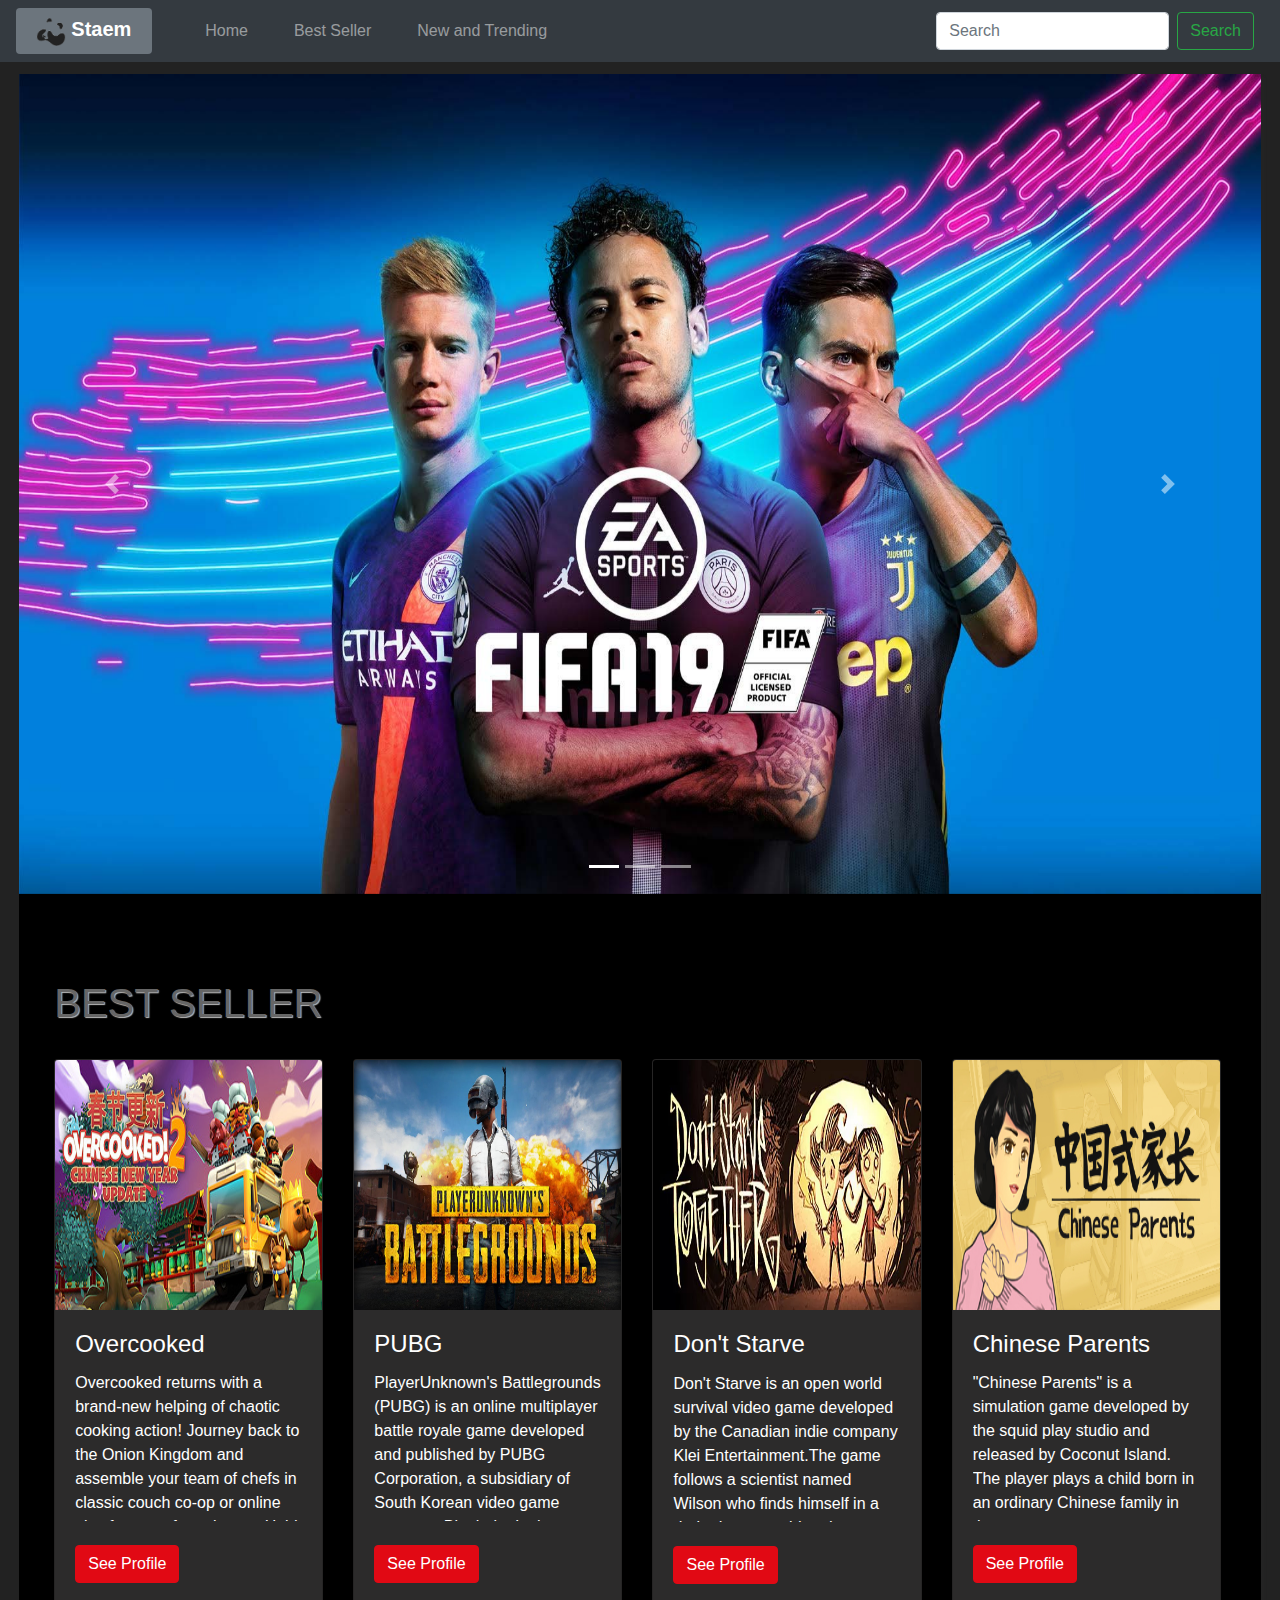
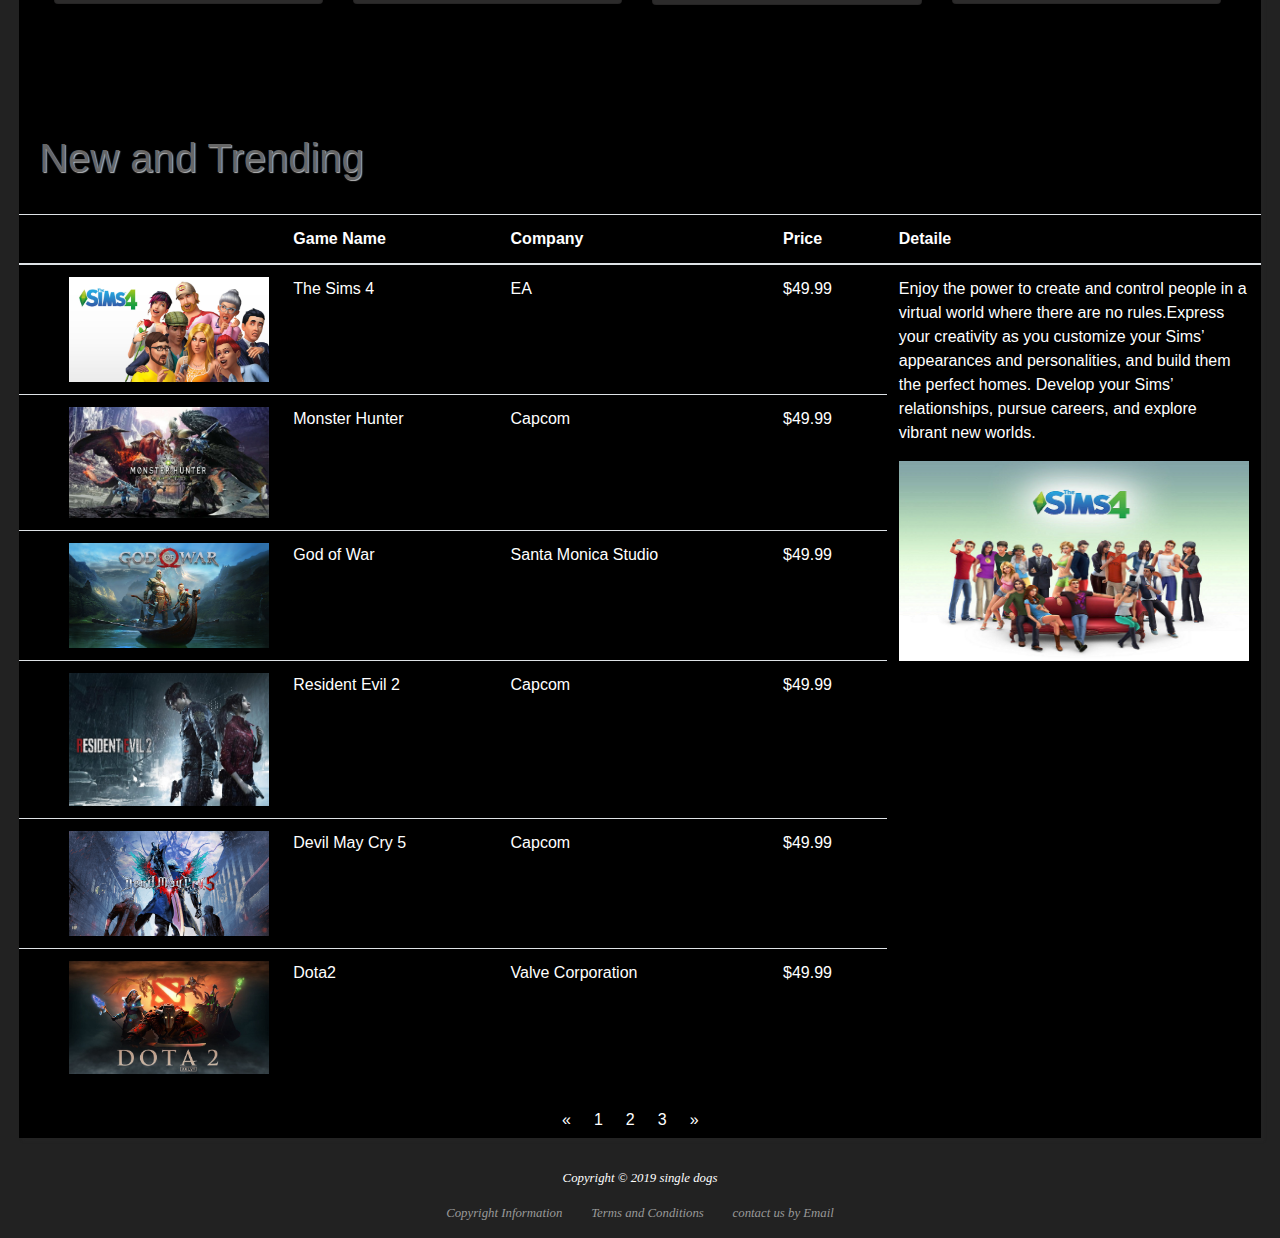
==== Index.html @ b08e5e65 "111" ====
<!DOCTYPE html>
<html lang="en">
<<<<<<< HEAD
  <head>
    <title>Staem</title>
    <meta charset="utf-8">
    <meta name="viewport" content="width=device-width, initial-scale=1">
    <link rel="stylesheet" href="https://maxcdn.bootstrapcdn.com/bootstrap/4.1.3/css/bootstrap.min.css">
    <link rel="stylesheet" href = "style.css">
    <script src="https://ajax.googleapis.com/ajax/libs/jquery/3.3.1/jquery.min.js"></script>
    <script src="https://maxcdn.bootstrapcdn.com/bootstrap/4.1.3/js/bootstrap.min.js"></script>
    <script src="script.js"></script>
    <link href="logo.ico" rel="icon" type="image/x-icon">
  </head>
  <body data-spy = "scroll" data-target = ".navbar" data-offset = "50"  >
    <div class="mycontainer">
      <nav class = "navbar navbar-expand-sm navbar-dark fixed-top bg-dark">
        <span class="badge badge-secondary"><a class = "navbar-brand" href = "#" style="margin-left:15px; "><img src="logo1.jpg" height="30px" width="30px">&nbsp;Staem</a></span>
        <button class="navbar-toggler" type="button" data-toggle="collapse" data-target="#collapsibleNavbar">
          <span class="navbar-toggler-icon"></span>
        </button>

        <div class="collapse navbar-collapse" id="collapsibleBavbar">
          <ul class="navbar-nav">
            <li class="nav-item" style="margin-left:30px;padding:0 15px;">
              <a class="nav-link" href="#carousel-example">Home</a>
            </li>
            <li class="nav-item" style="padding:0 15px;">
              <a class="nav-link" href="#bestsell">Best Seller</a>
            </li>
            <li class="nav-item" style="padding:0 15px;">
              <a class="nav-link" href="#gametable">New and Trending</a>
            </li>       
          </ul>
        </div>

        <form class="form-inline" style="margin-right:10px;">
          <input class="form-control mr-sm-2" type="search" placeholder="Search" aria-label="Search">
          <button class="btn btn-outline-success my-2 my-sm-0" type="submit">Search</button>
        </form>
      </nav>

      <div id="carousel-example" class="carousel slide carousel-fade" data-ride="carousel" style = "margin-top:50px">
            <!--Indicators-->
        <ol class="carousel-indicators">
          <li data-target="#carousel-example" data-slide-to="0" class="active"></li>
          <li data-target="#carousel-example" data-slide-to="1"></li>
          <li data-target="#carousel-example" data-slide-to="2"></li>
        </ol>
            <!--/.Indicators-->
            <!--Slides-->
        <div class="carousel-inner" role="listbox">
              <!--First slide-->
          <div class="carousel-item active" style="height:820px;">
            <img class="d-block w-100" src="fifa.jpg" alt="First slide" >
          </div>
              <!--/First slide-->
              <!--Second slide-->
          <div class="carousel-item" style="height:820px;">
            <img class="d-block w-100" src="Assassin's creed.jpg" alt="Second slide">
          </div>
              <!--/Second slide-->
              <!--Third slide-->
          <div class="carousel-item" style="height:820px;">
            <img class="d-block w-100" src="reddead.jpg" alt="Third slide">
          </div>
              <!--/Third slide-->
        </div>
            <!--/.Slides-->
            <!--Controls-->
          <a class="carousel-control-prev" href="#carousel-example" role="button" data-slide="prev">
            <span class="carousel-control-prev-icon" aria-hidden="true"></span>
            <span class="sr-only">Previous</span>
          </a>
          <a class="carousel-control-next" href="#carousel-example" role="button" data-slide="next">
            <span class="carousel-control-next-icon" aria-hidden="true"></span>
            <span class="sr-only">Next</span>
          </a>
            <!--/.Controls-->
      </div>

      <div id="bestsell" class="container-fluid" style="padding-top:25px;">
        <div class = "subtitle">
          <h1>BEST SELLER</h1>
        </div>

        <div class="row" style="padding-bottom: 20px; padding-left: 20px; padding-right:25px">
          <div class="col-lg-3 col-md-4 col-sm-6 col-12 ">
            <div class="card" style = "background-color:#2c2b2b; color:white">
              <img class="card-img-top cardimg" src="overcook.jpg" alt="Card image" >
                <div class="card-body">
                  <h4 class="card-title">Overcooked</h4>
                    <div style = "height: 150px; overflow: auto;" >
                      <p class="card-text">
                            Overcooked returns with a brand-new helping of chaotic cooking action! Journey back to the Onion Kingdom 
                            and assemble your team of chefs in classic couch co-op or online play for up to four players. Hold onto 
                            your aprons… it’s time to save the world again!
                      </p>
                    </div>
                    <br>
                    <a href="#" class="btn btn-primary" data-toggle="tooltip" title="Come to join us!">See Profile</a>
                    <div class="tooltip bs-tooltip-top" role="tooltip">
                      <div class="arrow"></div>
                        <div class="tooltip-inner">
                          Come to join us!
                        </div>
                      </div>
                    </div>
                  </div>
              </div>
              <div class="col-lg-3 col-md-4 col-sm-6 col-12" >
                <div class="card" style = "background-color:#2c2b2b; color:white">
                  <img class="card-img-top cardimg" src="pubg.jpeg" alt="Card image" >
                    <div class="card-body">
                    <h4 class="card-title">PUBG</h4>
                    <div style = "height: 150px; overflow: auto">
                            <p class="card-text">
                                PlayerUnknown's Battlegrounds (PUBG) is an online multiplayer battle royale game developed and published 
                                by PUBG Corporation, a subsidiary of South Korean video game company Bluehole. In the game, up to one hundred 
                                players parachute onto an island and scavenge for weapons and equipment to kill others while avoiding getting 
                                killed themselves. The available safe area of the game's map decreases in size over time, directing surviving 
                                players into tighter areas to force encounters. The last player or team standing wins the round.
                            </p>
                        </div>
                        <br>
                    <a href="#" class="btn btn-primary" data-toggle="tooltip" title="Come to join us!">See Profile</a>
                    <div class="tooltip bs-tooltip-top" role="tooltip">
                      <div class="arrow"></div>
                        <div class="tooltip-inner">
                          Come to join us!
                        </div>
                      </div>
                    </div>
                  </div>
              </div>
          
              <div class="col-lg-3 col-md-4 col-sm-6 col-12 " >
                  <div class="card" style = "background-color:#2c2b2b; color:white">
                    <img class="card-img-top cardimg" src="dontstarve.png" alt="Card image" style="width:100%">
                    <div class="card-body">
                    <h4 class="card-title" style = "height : 30px;overflow: hidden;">Don't Starve Together</h4>
                    <div style = "height: 150px; overflow: auto">
                            <p class="card-text">
                                Don't Starve is an open world survival video game developed by the Canadian 
                                indie company Klei Entertainment.The game follows a scientist named Wilson who 
                                finds himself in a dark, dreary world and must survive as long as possible. 
                                To this end, the player must keep Wilson healthy, fed, and mentally stable as 
                                he avoids a variety of surreal and supernatural enemies that will try to 
                                kill and devour him. The game's Adventure mode adds depth to the sparse plot 
                                and pits Wilson against the game's antagonist, Maxwell.
                            </p>
                        </div>
                        <br>
                    <a href="#" class="btn btn-primary" data-toggle="tooltip" title="Come to join us!">See Profile</a>
                    <div class="tooltip bs-tooltip-top" role="tooltip">
                      <div class="arrow"></div>
                        <div class="tooltip-inner">
                          Come to join us!
                        </div>
                      </div>
                    </div>
                  </div>
              </div>
              <div class="col-lg-3 col-md-4 col-sm-6 col-12">
                  <div class="card" style = "background-color:#2c2b2b; color:white">
                    <img class="card-img-top cardimg" src="chinesep.jpeg" alt="Card image" style="width:100%">
                    <div class="card-body">
                    <h4 class="card-title">Chinese Parents</h4>
                    <div style = "height: 150px; overflow: auto">
                            <p class="card-text">
                                    "Chinese Parents" is a simulation game developed by the squid play studio and released
                                     by Coconut Island. The player plays a child born in an ordinary Chinese family in the game.
                            </p>
                        </div>
                        <br>
                    <a href="#" class="btn btn-primary" data-toggle="tooltip" title="Come to join us!">See Profile</a>
                    <div class="tooltip bs-tooltip-top" role="tooltip">
                      <div class="arrow"></div>
                        <div class="tooltip-inner">
                          Come to join us!
                        </div>
                      </div>
                    </div>

                  </div>
              </div>
            </div>
    </div>
    <br>
    <div class = "table-responsive" id = "gametable" style="padding-top:25px;">
        <div class = "subtitle" id="newtrend">
            <h1>New and Trending</h1>
        </div>
        <table class="table" >
            <thead>

              <tr>
                <th></th>
                <th></th>
                <th>Game Name</th>
                <th>Company</th>
                <th>Price</th>
                <th>Detaile</th>
                <!-- <th>head 6</th> -->
              </tr>
            </thead>
            <tbody>
                <tr onmouseover="showPic1(this)">
                    <td></td>
                    <td width = "200px"><img src="thesims4.jpg" alt="Table image" width="200px" ></td>
                    <td>The Sims 4</td>
                    <td>EA</td>
                    <td>$49.99</td>
                    <td rowspan="4" id = "1" width="200px">
                      <p>Enjoy the power to create and control people in a virtual world where there are no rules.Express your creativity as you customize your Sims’ appearances and personalities, and build them the perfect homes. Develop your Sims’ relationships, pursue careers, and explore vibrant new worlds.</p>
                      <img src="thesims4.png" height="200px" width="350px"></td>
                
                </tr>
                <tr onmouseover="showPic2(this)">
                  <td></td>
                  <td width = "200px"><img src="monster.jpg" alt="Table image" width="200px" ></td>
                  <td>Monster Hunter</td>
                  <td>Capcom</td>
                  <td>$49.99</td>
                </tr>
                <tr onmouseover="showPic3(this)">
                    <td></td>
                    <td width = "200px"><img src="godofwar.jpg" alt="Table image" width="200px" ></td>
                    <td>God of War</td>
                    <td>Santa Monica Studio</td>
                    <td>$49.99</td>
                </tr>
                <tr onmouseover="showPic4(this)">
                    <td></td>
                    <td width = "200px"><img src="residentevil2.jpg" alt="Table image" width="200px" ></td>
                    <td>Resident Evil 2</td>
                    <td>Capcom</td>
                    <td>$49.99</td>
                </tr>
                <tr onmouseover="showPic5(this)">
                    <td></td>
                    <td width = "200px"><img src="devilmaycry5.png" alt="Table image" width="200px" ></td>
                    <td>Devil May Cry 5</td>
                    <td>Capcom</td>
                    <td>$49.99</td>
                </tr>
                <tr onmouseover="showPic6(this)">
                    <td></td>
                    <td width = "200px"><img src="dota2.jpg" alt="Table image" width="200px" ></td>
                    <td>Dota2</td>
                    <td>Valve Corporation</td>
                    <td>$49.99</td>
                </tr>
            </tbody>
        </table>
    </div>
    <div style="margin:0 auto;width:180px;">
    <nav  >
      <ul class="pagination" >
        <li class="page-item"  >
          <a class="page-link pagenav" href="" aria-label="Previous " >
            <span aria-hidden="true">&laquo;</span>
          </a>
        </li>
        <li class="page-item"><a class="page-link pagenav" href="">1</a></li>
        <li class="page-item"><a class="page-link pagenav" href="">2</a></li>
        <li class="page-item"><a class="page-link pagenav" href="">3</a></li>
        <li class="page-item">
          <a class="page-link pagenav" href="" aria-label="Next">
            <span aria-hidden="true">&raquo;</span>
          </a>
        </li>
      </ul>
    </nav>
    </div>
    </div>
    
    <footer>

    <i><small><p>Copyright &copy; 2019 single dogs</p>
    <div class="footer">
      <a href="">Copyright Information</a>&nbsp;&nbsp;&nbsp;&nbsp;&nbsp;&nbsp;&nbsp;&nbsp;
      <a href="">Terms and Conditions</a>&nbsp;&nbsp;&nbsp;&nbsp;&nbsp;&nbsp;&nbsp;&nbsp;
      <a href="mailto:webmaster@starbucks.com">contact us by Email</a>
    </div></small></i>
  </footer>
  </body>
</html>
---- style.css ----
body {
    background-color: #222222;
}
.mycontainer {
    margin-left: auto;	   
    margin-right: auto;	
    width : 97%;
    background-color: black ;
    box-shadow: 3px 3px 3px #312e2e2a;
}
footer {
    text-align: center;
    background-color: #222222;
    padding: 15px;
    font-style: italic;
    font-family: Georgia, "Times New Roman", serif;
    
}
.cardimg {
    height: 250px;
    width: 100%;
  }
h1{
    color:whitesmoke;
    margin-top: 60px;
    margin-bottom: 0;
    font-family: Arial, Helvetica, sans-serif;
      text-shadow: 1px 1px 1px #BBB;
}
footer a {
    color: #999;
}
footer a:hover{
    color:#fff;
}
footer p {
    text-align: center;
	color:#fff;
}
 table {
     color : white;
 }

 .pagenav{
    background-color: black; 
    border:none;
    color:white;

 }
 .pagenav:hover {
     background-color : black;
 }

 .subtitle {
    color:white;
    /* background-image :linear-gradient(to left, black, #CCC); */
    height:80px;
    
 }
 .subtitle h1 {
     color : #666;
    font-family: "Tranbuchet MS", Helvetica, sans-serif;
    margin-left: 20px;
 }
.table tr:hover {
    background-color: rgb(27, 27, 27);
}
.card a {
    background-color : #E10914;
    border-color: #E10914;
}
.card a:hover {
    background-color : rgb(231, 46, 56);
    border-color: rgb(231, 46, 56);
}
.carousel-item img{
    width: auto;
    height: 820px;
    max-height: 820px;
    overflow: hidden;}
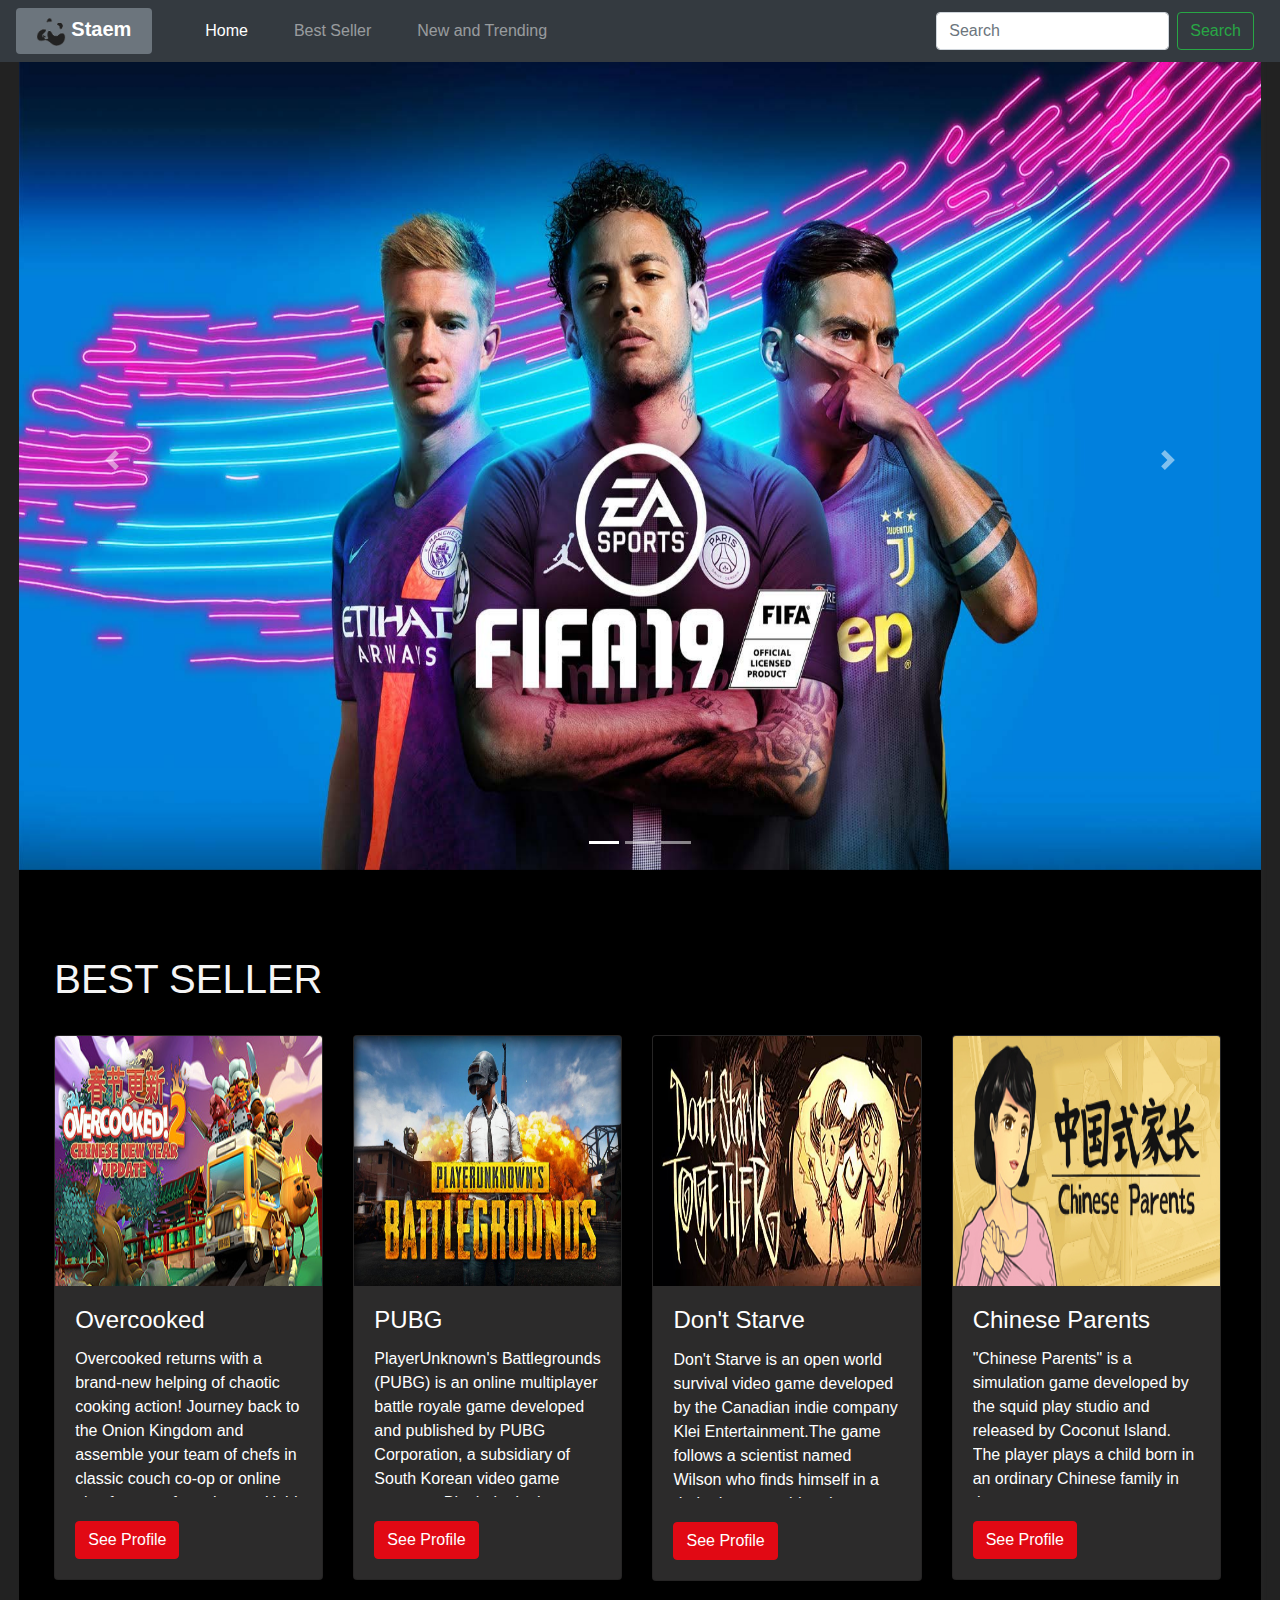
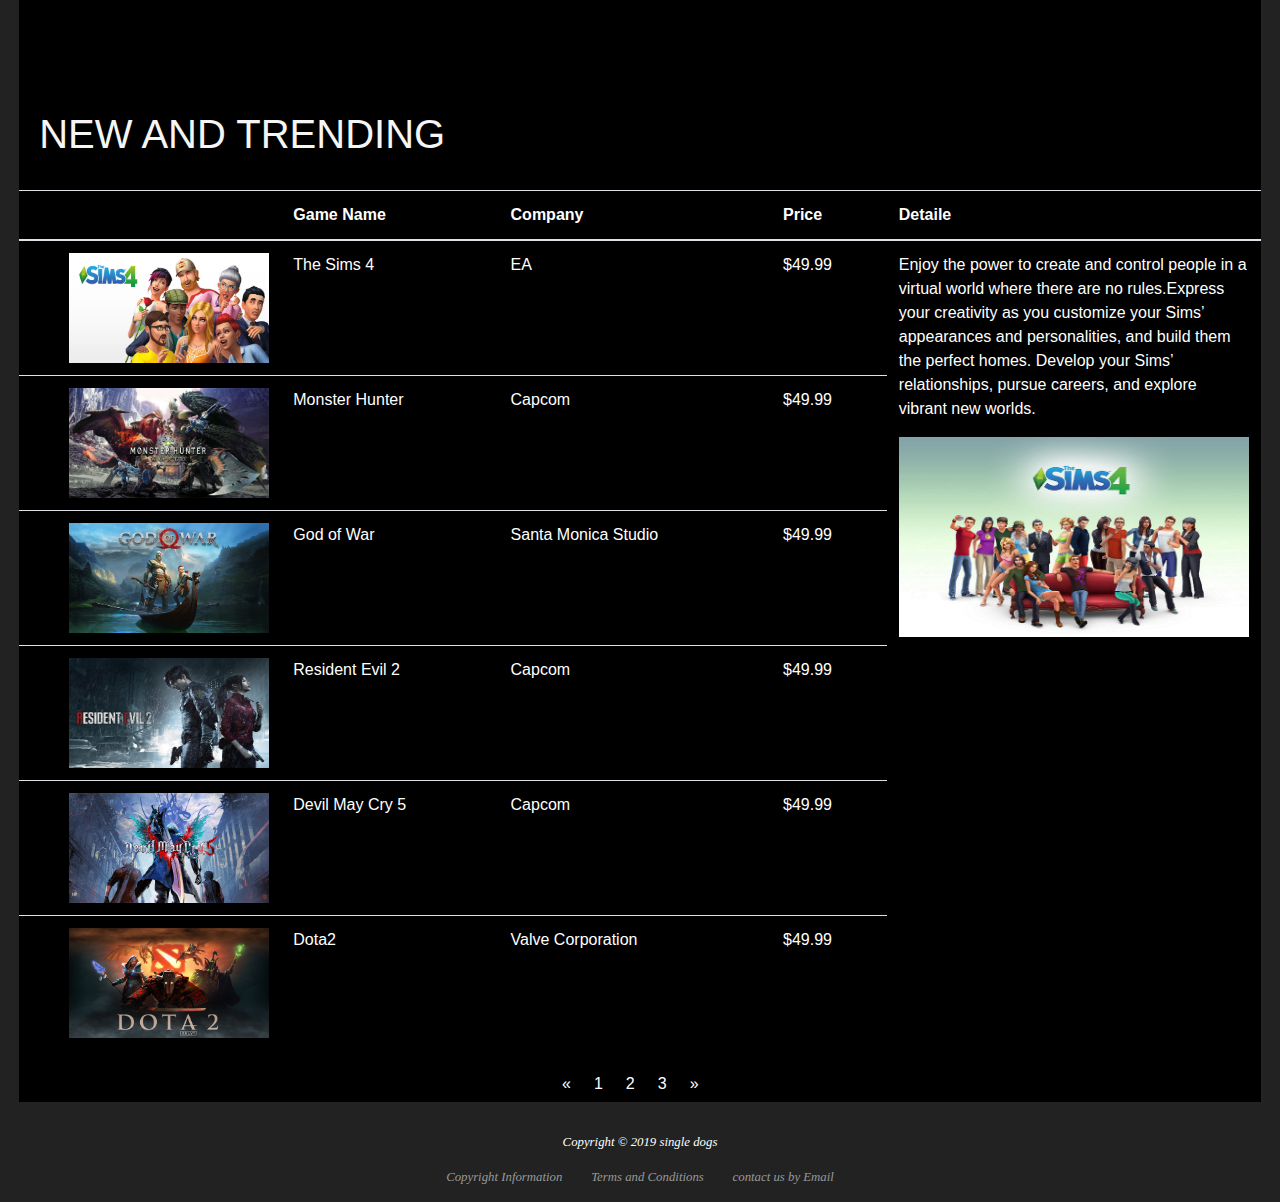
==== commit b5194c23: "222" ====
--- a/Index.html
+++ b/Index.html
@@ -1,6 +1,5 @@
 <!DOCTYPE html>
 <html lang="en">
-<<<<<<< HEAD
   <head>
     <title>Staem</title>
     <meta charset="utf-8">
@@ -189,7 +188,7 @@
     <br>
     <div class = "table-responsive" id = "gametable" style="padding-top:25px;">
         <div class = "subtitle" id="newtrend">
-            <h1>New and Trending</h1>
+            <h1>NEW AND TRENDING</h1>
         </div>
         <table class="table" >
             <thead>
@@ -205,12 +204,12 @@
               </tr>
             </thead>
             <tbody>
-                <tr onmouseover="showPic1(this)">
-                    <td></td>
-                    <td width = "200px"><img src="thesims4.jpg" alt="Table image" width="200px" ></td>
-                    <td>The Sims 4</td>
-                    <td>EA</td>
-                    <td>$49.99</td>
+                <tr>
+                    <td></td>
+                    <td width = "200px"><img src="thesims4.jpg" alt="Table image" width="200px" height="110px" onmouseover="showPic1(this)"></td>
+                    <td onmouseover="showPic1(this)">The Sims 4</td>
+                    <td onmouseover="showPic1(this)">EA</td>
+                    <td onmouseover="showPic1(this)">$49.99</td>
                     <td rowspan="4" id = "1" width="200px">
                       <p>Enjoy the power to create and control people in a virtual world where there are no rules.Express your creativity as you customize your Sims’ appearances and personalities, and build them the perfect homes. Develop your Sims’ relationships, pursue careers, and explore vibrant new worlds.</p>
                       <img src="thesims4.png" height="200px" width="350px"></td>
@@ -218,35 +217,35 @@
                 </tr>
                 <tr onmouseover="showPic2(this)">
                   <td></td>
-                  <td width = "200px"><img src="monster.jpg" alt="Table image" width="200px" ></td>
+                  <td width = "200px"><img src="monster.jpg" alt="Table image" width="200px" height="110px"></td>
                   <td>Monster Hunter</td>
                   <td>Capcom</td>
                   <td>$49.99</td>
                 </tr>
                 <tr onmouseover="showPic3(this)">
                     <td></td>
-                    <td width = "200px"><img src="godofwar.jpg" alt="Table image" width="200px" ></td>
+                    <td width = "200px"><img src="godofwar.jpg" alt="Table image" width="200px" height="110px"></td>
                     <td>God of War</td>
                     <td>Santa Monica Studio</td>
                     <td>$49.99</td>
                 </tr>
                 <tr onmouseover="showPic4(this)">
                     <td></td>
-                    <td width = "200px"><img src="residentevil2.jpg" alt="Table image" width="200px" ></td>
+                    <td width = "200px"><img src="residentevil2.jpg" alt="Table image" width="200px" height="110px"></td>
                     <td>Resident Evil 2</td>
                     <td>Capcom</td>
                     <td>$49.99</td>
                 </tr>
                 <tr onmouseover="showPic5(this)">
                     <td></td>
-                    <td width = "200px"><img src="devilmaycry5.png" alt="Table image" width="200px" ></td>
+                    <td width = "200px"><img src="devilmaycry5.png" alt="Table image" width="200px" height="110px"></td>
                     <td>Devil May Cry 5</td>
                     <td>Capcom</td>
                     <td>$49.99</td>
                 </tr>
                 <tr onmouseover="showPic6(this)">
                     <td></td>
-                    <td width = "200px"><img src="dota2.jpg" alt="Table image" width="200px" ></td>
+                    <td width = "200px"><img src="dota2.jpg" alt="Table image" width="200px" height="110px"></td>
                     <td>Dota2</td>
                     <td>Valve Corporation</td>
                     <td>$49.99</td>
--- a/style.css
+++ b/style.css
@@ -25,7 +25,7 @@
     margin-top: 60px;
     margin-bottom: 0;
     font-family: Arial, Helvetica, sans-serif;
-      text-shadow: 1px 1px 1px #BBB;
+    /* text-shadow: 1px 1px 1px #BBB; */
 }
 footer a {
     color: #999;
@@ -58,8 +58,8 @@
     
  }
  .subtitle h1 {
-     color : #666;
-    font-family: "Tranbuchet MS", Helvetica, sans-serif;
+     /* color : #666; */
+    /* font-family: "Tranbuchet MS", Helvetica, sans-serif; */
     margin-left: 20px;
  }
 .table tr:hover {
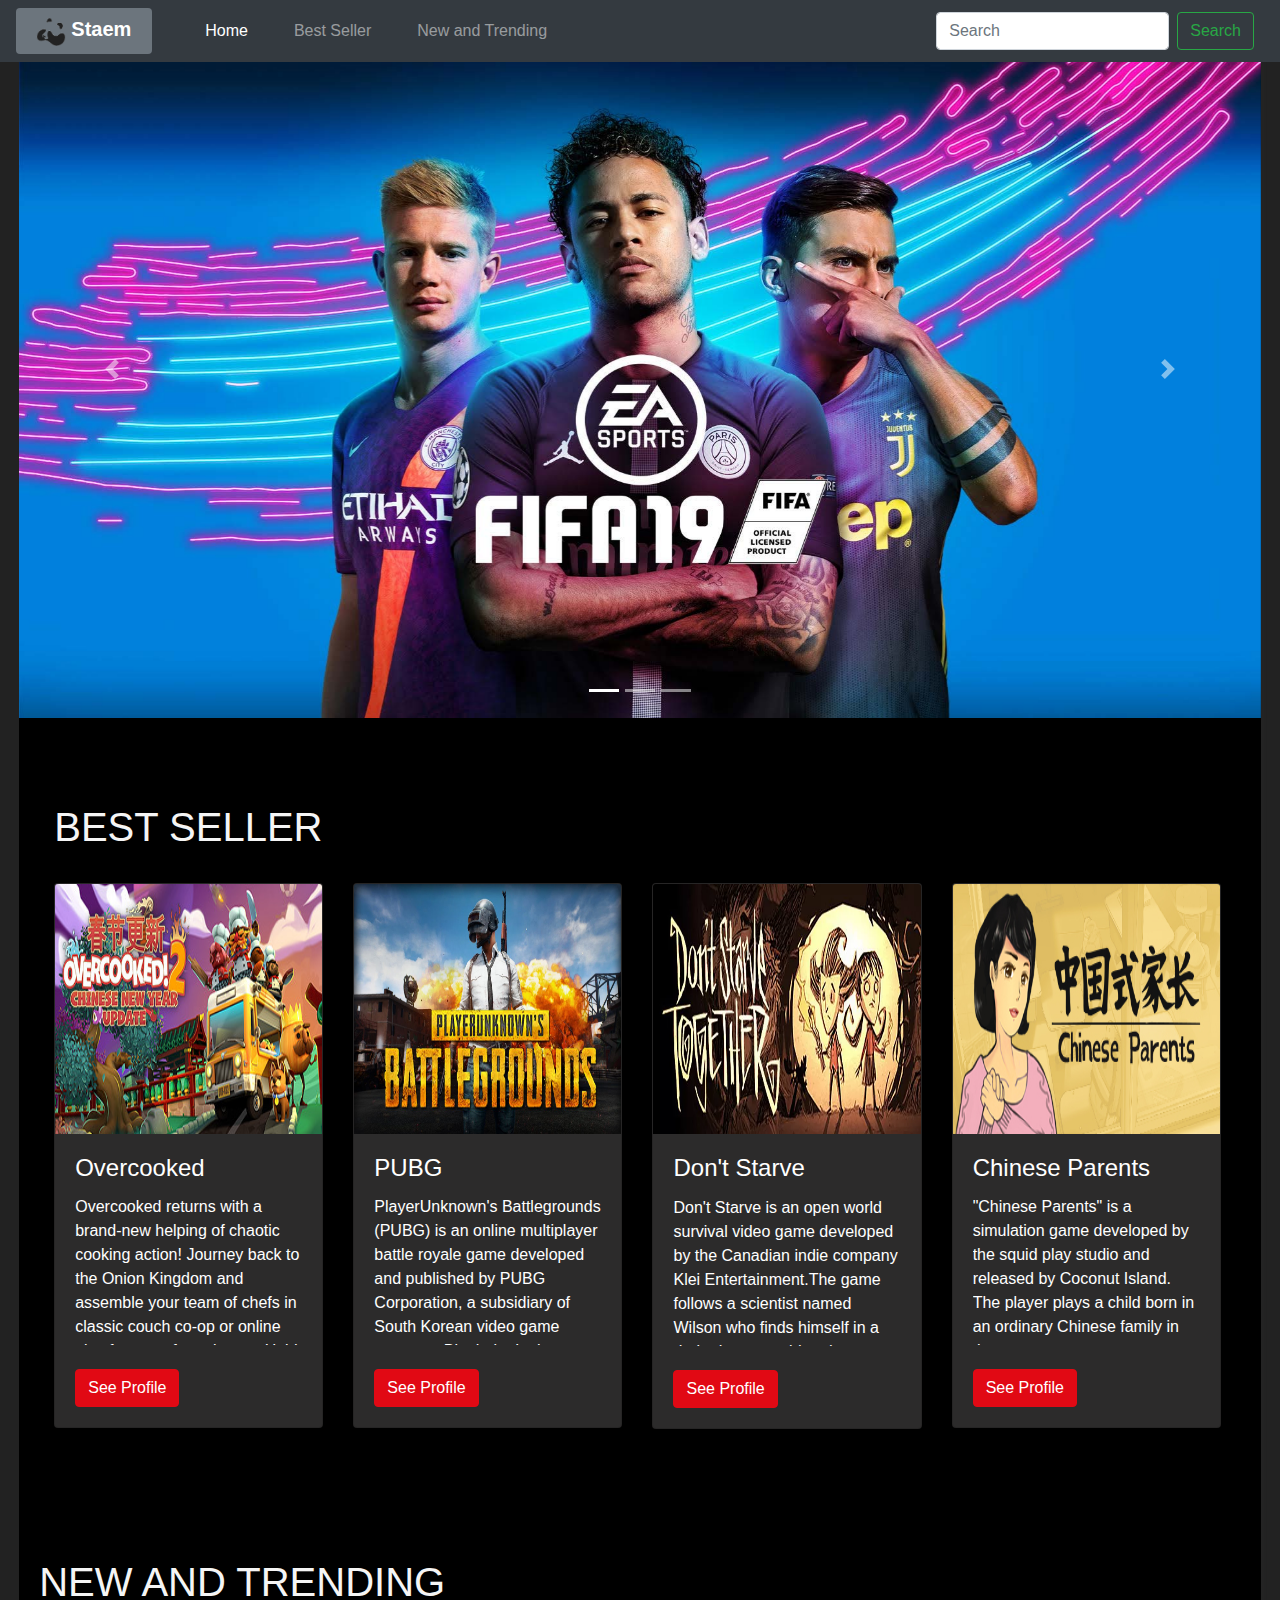
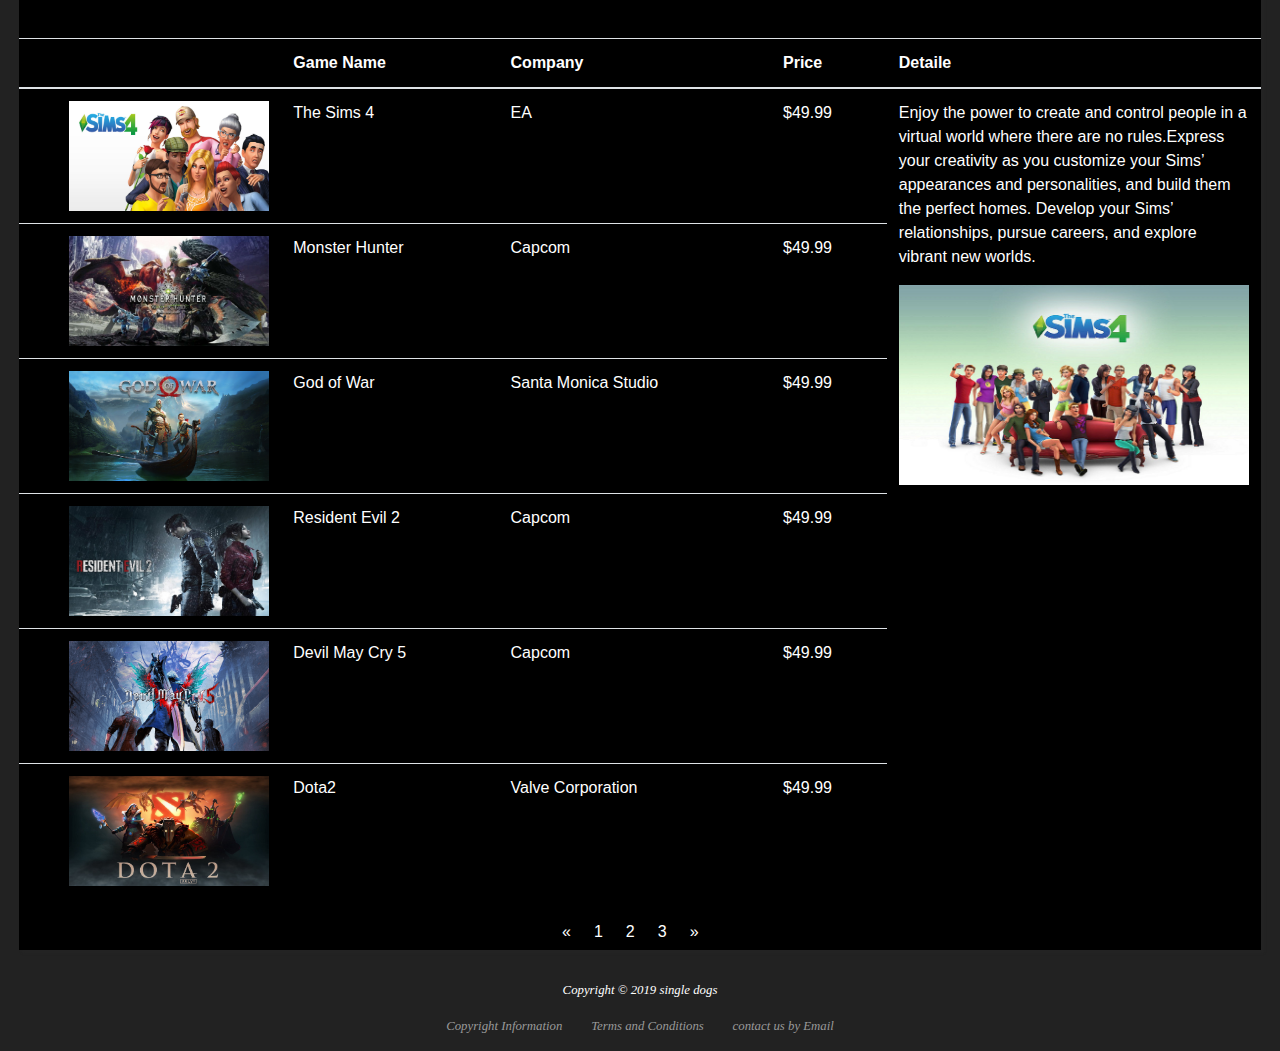
==== commit cc7a4b1d: "222" ====
--- a/Index.html
+++ b/Index.html
@@ -39,7 +39,7 @@
         </form>
       </nav>
 
-      <div id="carousel-example" class="carousel slide carousel-fade" data-ride="carousel" style = "margin-top:50px">
+      <div id="carousel-example" class="carousel slide carousel-fade" data-ride="carousel" >
             <!--Indicators-->
         <ol class="carousel-indicators">
           <li data-target="#carousel-example" data-slide-to="0" class="active"></li>
@@ -50,17 +50,17 @@
             <!--Slides-->
         <div class="carousel-inner" role="listbox">
               <!--First slide-->
-          <div class="carousel-item active" style="height:820px;">
+          <div class="carousel-item active" >
             <img class="d-block w-100" src="fifa.jpg" alt="First slide" >
           </div>
               <!--/First slide-->
               <!--Second slide-->
-          <div class="carousel-item" style="height:820px;">
+          <div class="carousel-item" >
             <img class="d-block w-100" src="Assassin's creed.jpg" alt="Second slide">
           </div>
               <!--/Second slide-->
               <!--Third slide-->
-          <div class="carousel-item" style="height:820px;">
+          <div class="carousel-item" >
             <img class="d-block w-100" src="reddead.jpg" alt="Third slide">
           </div>
               <!--/Third slide-->
--- a/style.css
+++ b/style.css
@@ -75,6 +75,28 @@
 }
 .carousel-item img{
     width: auto;
-    height: 820px;
+    /* height:820px; */
     max-height: 820px;
-    overflow: hidden;}
+    overflow: hidden;
+}
+#carousel-example{
+    margin-top: 20px;
+}
+@media screen and (max-width: 875px){
+    #carousel-example{
+    margin-top: 60px;
+    }
+@media screen and (max-width: 705px){
+    #carousel-example{
+        margin-top: 100px;
+    }
+@media screen and (max-width: 510px){
+    #carousel-example{
+        margin-top: 140px;
+    }
+@media screen and (max-width: 223px){
+    #carousel-example{
+        margin-top: 180px;
+    }
+}
+
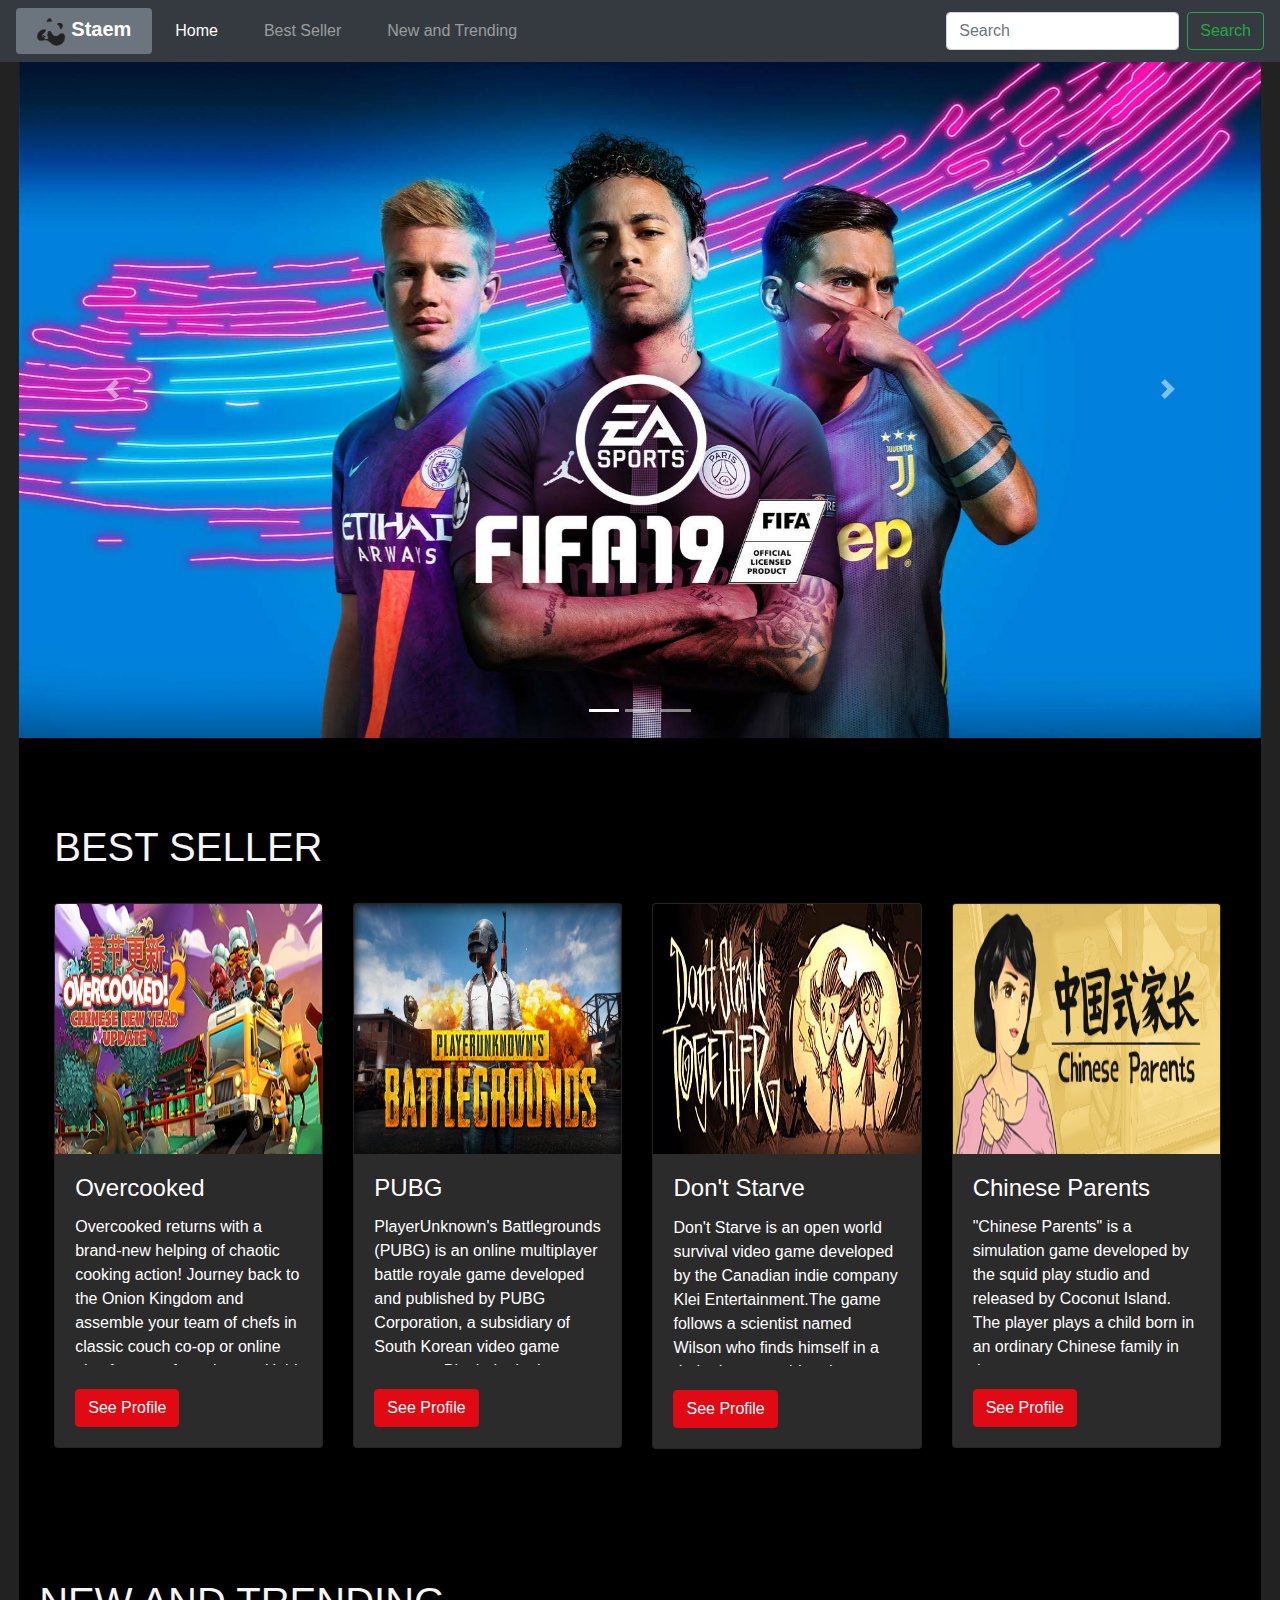
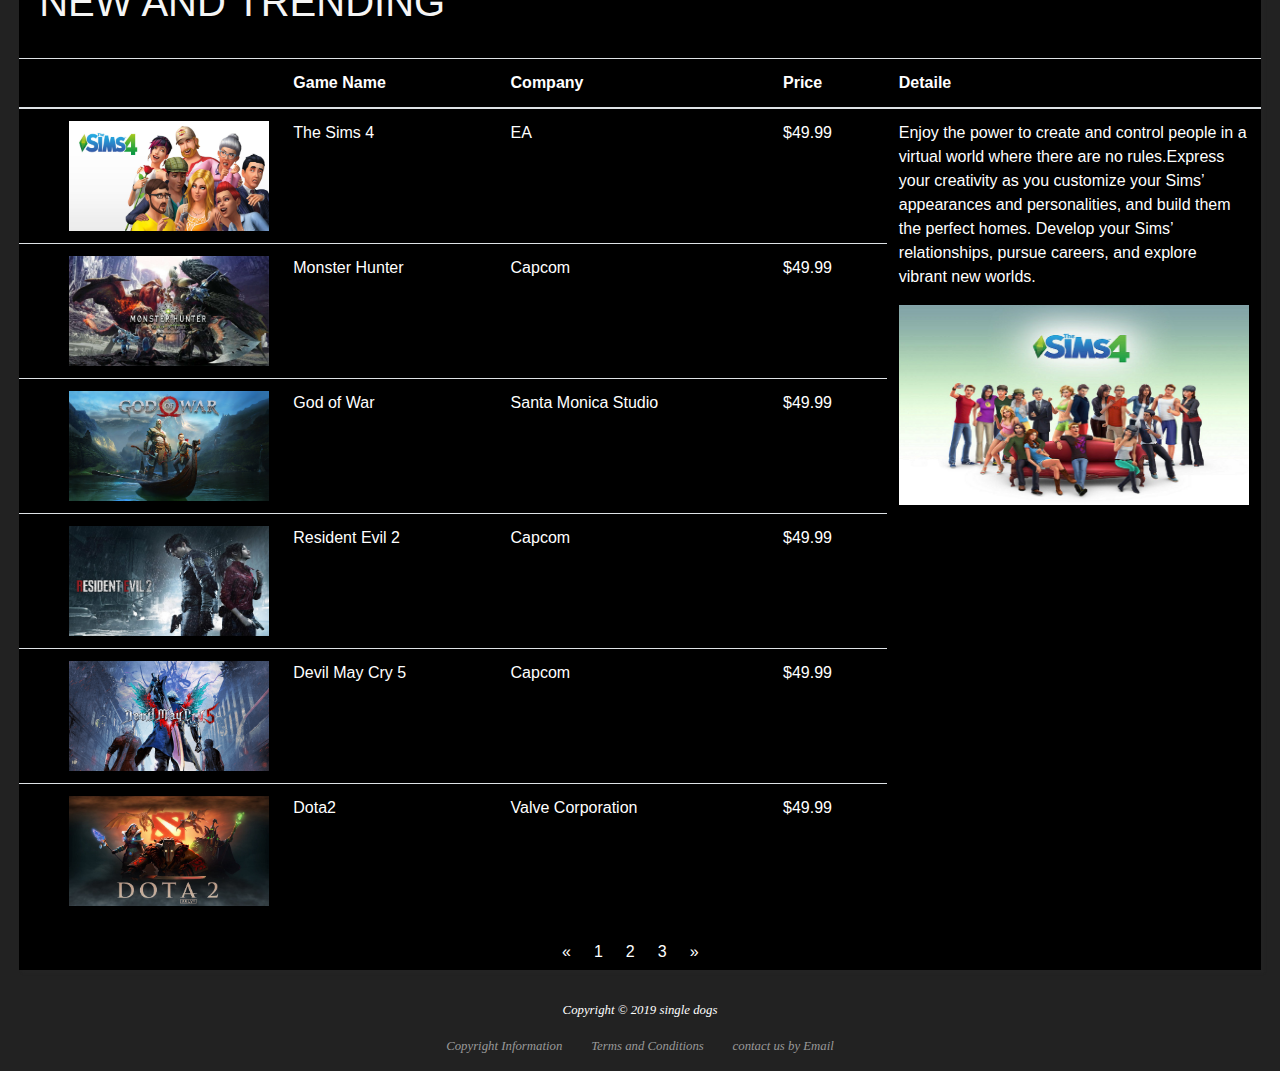
==== commit faf10b54: "change nav" ====
--- a/Index.html
+++ b/Index.html
@@ -19,9 +19,9 @@
           <span class="navbar-toggler-icon"></span>
         </button>
 
-        <div class="collapse navbar-collapse" id="collapsibleBavbar">
-          <ul class="navbar-nav">
-            <li class="nav-item" style="margin-left:30px;padding:0 15px;">
+        <div class="collapse navbar-collapse" id="collapsibleNavbar">
+          <ul class="nav navbar-nav">
+            <li class="nav-item" style="padding:0 15px;">
               <a class="nav-link" href="#carousel-example">Home</a>
             </li>
             <li class="nav-item" style="padding:0 15px;">
@@ -33,12 +33,11 @@
           </ul>
         </div>
 
-        <form class="form-inline" style="margin-right:10px;">
-          <input class="form-control mr-sm-2" type="search" placeholder="Search" aria-label="Search">
-          <button class="btn btn-outline-success my-2 my-sm-0" type="submit">Search</button>
+        <form class="form-inline nav-right"  id = "search">
+            <input class="form-control mr-sm-2" type="search" placeholder="Search" aria-label="Search">
+            <button class="btn btn-outline-success my-2 my-sm-0" type="submit">Search</button>
         </form>
       </nav>
-
       <div id="carousel-example" class="carousel slide carousel-fade" data-ride="carousel" >
             <!--Indicators-->
         <ol class="carousel-indicators">
--- a/style.css
+++ b/style.css
@@ -80,7 +80,7 @@
     overflow: hidden;
 }
 #carousel-example{
-    margin-top: 20px;
+    margin-top: 40px;
 }
 @media screen and (max-width: 875px){
     #carousel-example{
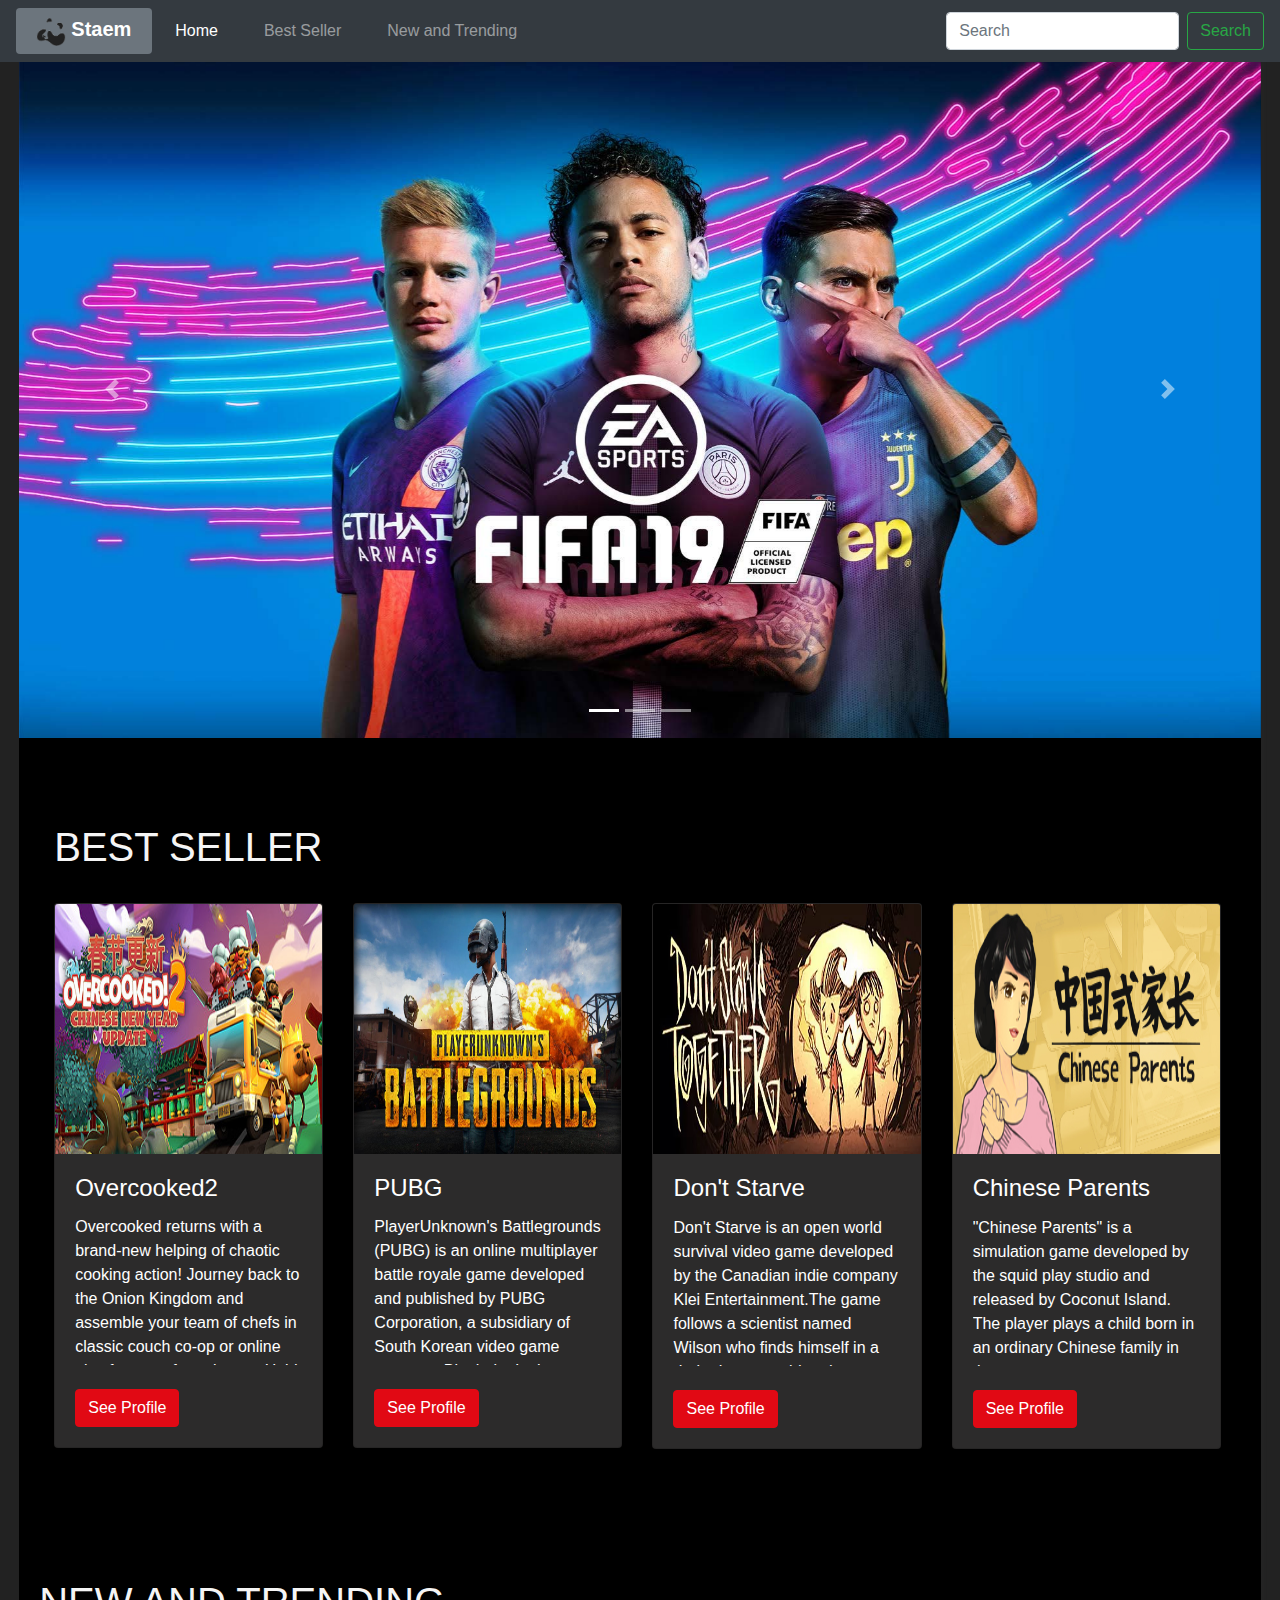
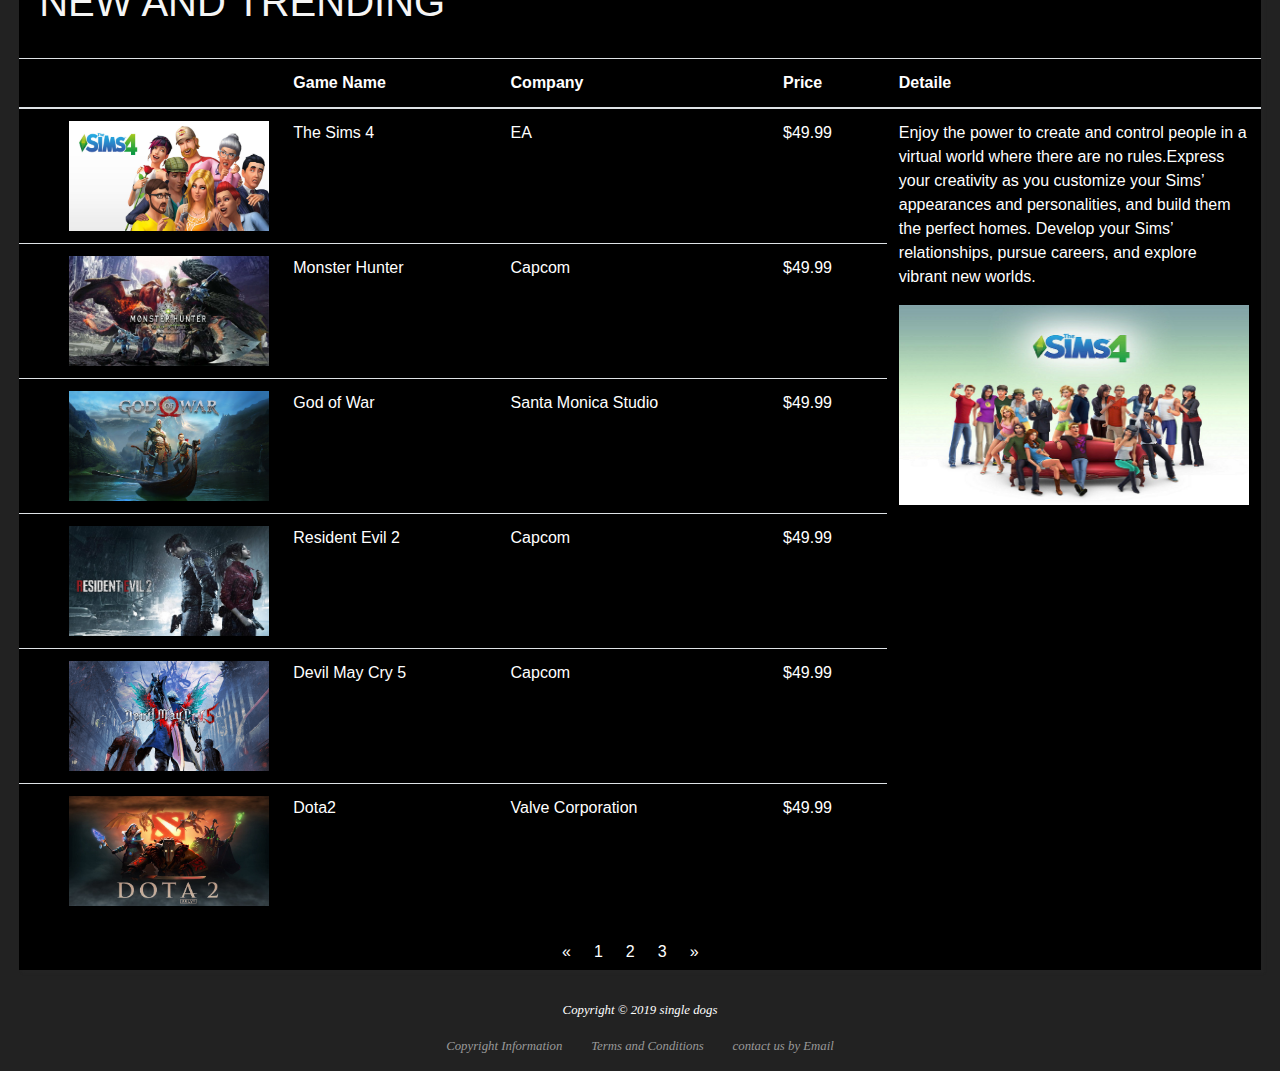
==== commit 7a3a77a5: "222" ====
--- a/Index.html
+++ b/Index.html
@@ -87,7 +87,7 @@
             <div class="card" style = "background-color:#2c2b2b; color:white">
               <img class="card-img-top cardimg" src="overcook.jpg" alt="Card image" >
                 <div class="card-body">
-                  <h4 class="card-title">Overcooked</h4>
+                  <h4 class="card-title">Overcooked2</h4>
                     <div style = "height: 150px; overflow: auto;" >
                       <p class="card-text">
                             Overcooked returns with a brand-new helping of chaotic cooking action! Journey back to the Onion Kingdom 
@@ -163,7 +163,7 @@
                   <div class="card" style = "background-color:#2c2b2b; color:white">
                     <img class="card-img-top cardimg" src="chinesep.jpeg" alt="Card image" style="width:100%">
                     <div class="card-body">
-                    <h4 class="card-title">Chinese Parents</h4>
+                    <h4 class="card-title" style = "height : 30px;overflow: hidden;">Chinese Parents</h4>
                     <div style = "height: 150px; overflow: auto">
                             <p class="card-text">
                                     "Chinese Parents" is a simulation game developed by the squid play studio and released
--- a/style.css
+++ b/style.css
@@ -82,21 +82,10 @@
 #carousel-example{
     margin-top: 40px;
 }
-@media screen and (max-width: 875px){
-    #carousel-example{
-    margin-top: 60px;
+
+
+@media screen and (max-width: 1000px) {
+    #search{
+        display: none;
     }
-@media screen and (max-width: 705px){
-    #carousel-example{
-        margin-top: 100px;
-    }
-@media screen and (max-width: 510px){
-    #carousel-example{
-        margin-top: 140px;
-    }
-@media screen and (max-width: 223px){
-    #carousel-example{
-        margin-top: 180px;
-    }
-}
-
+}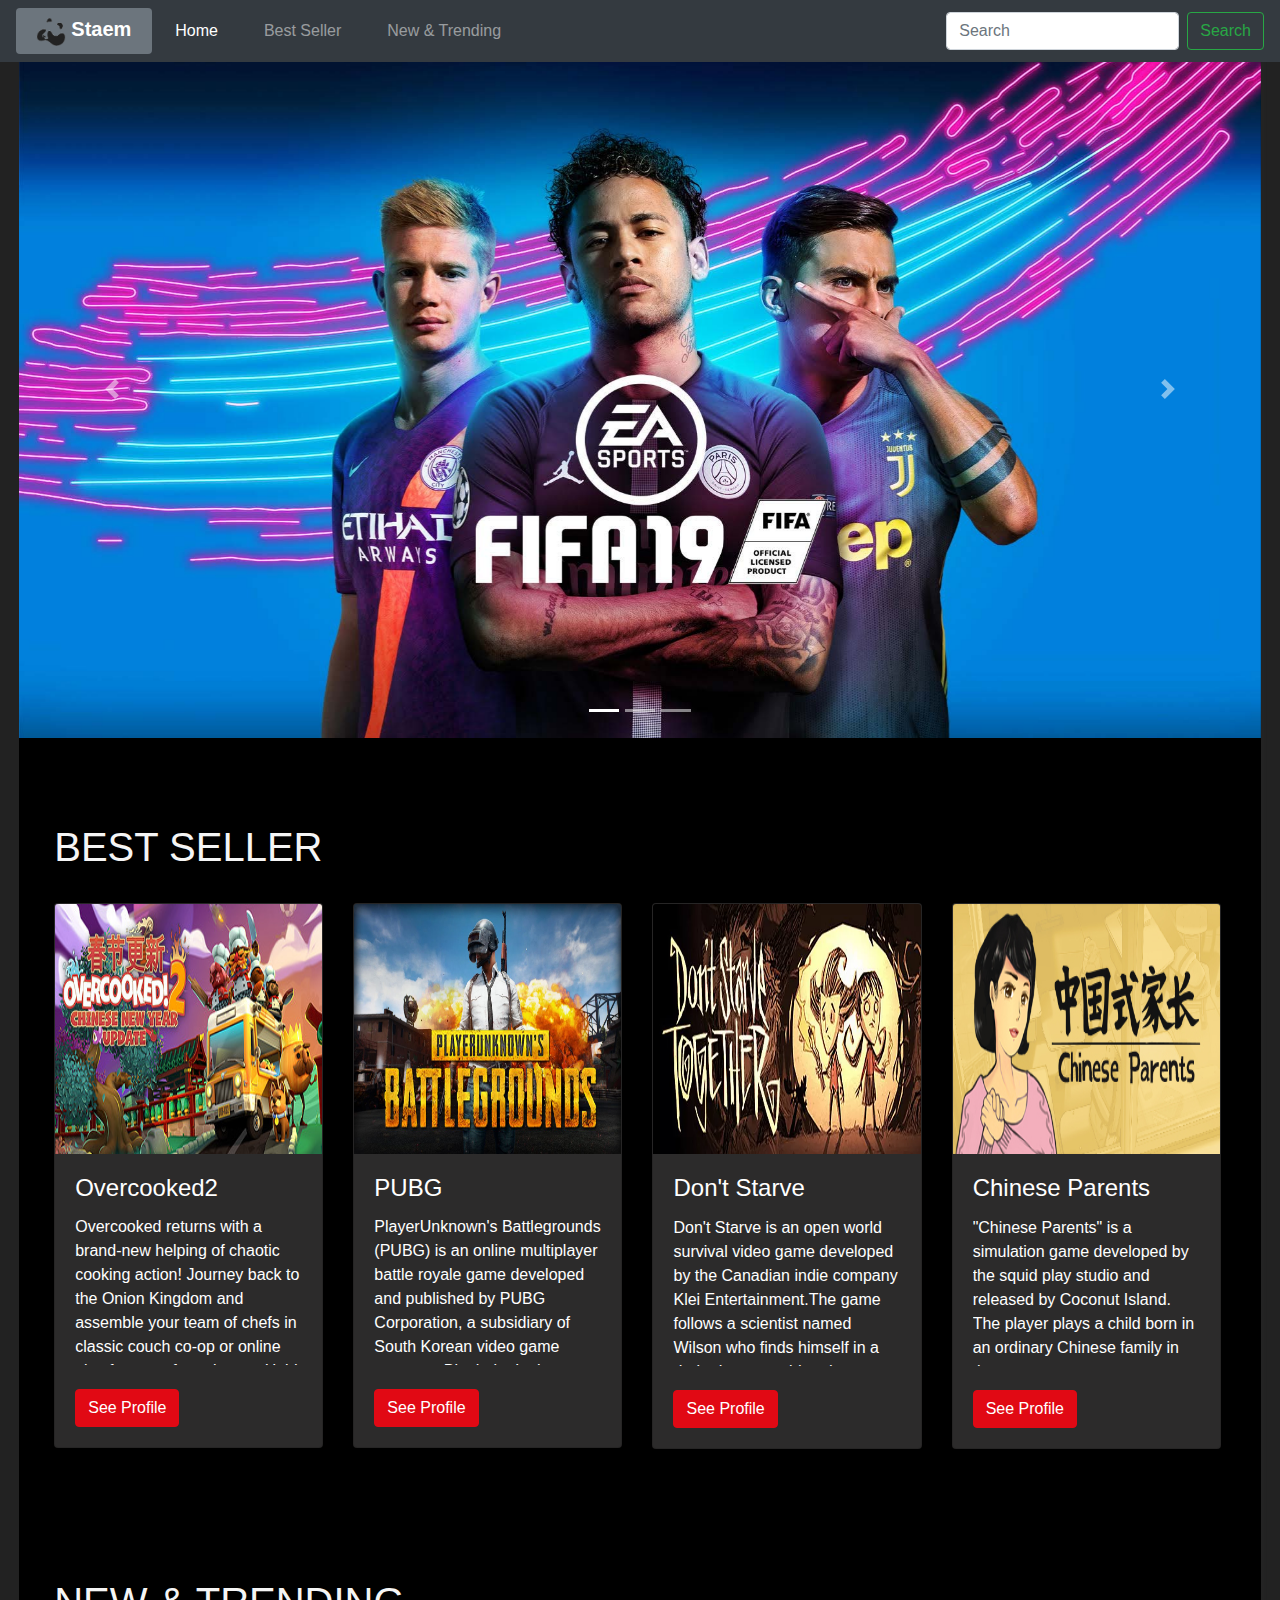
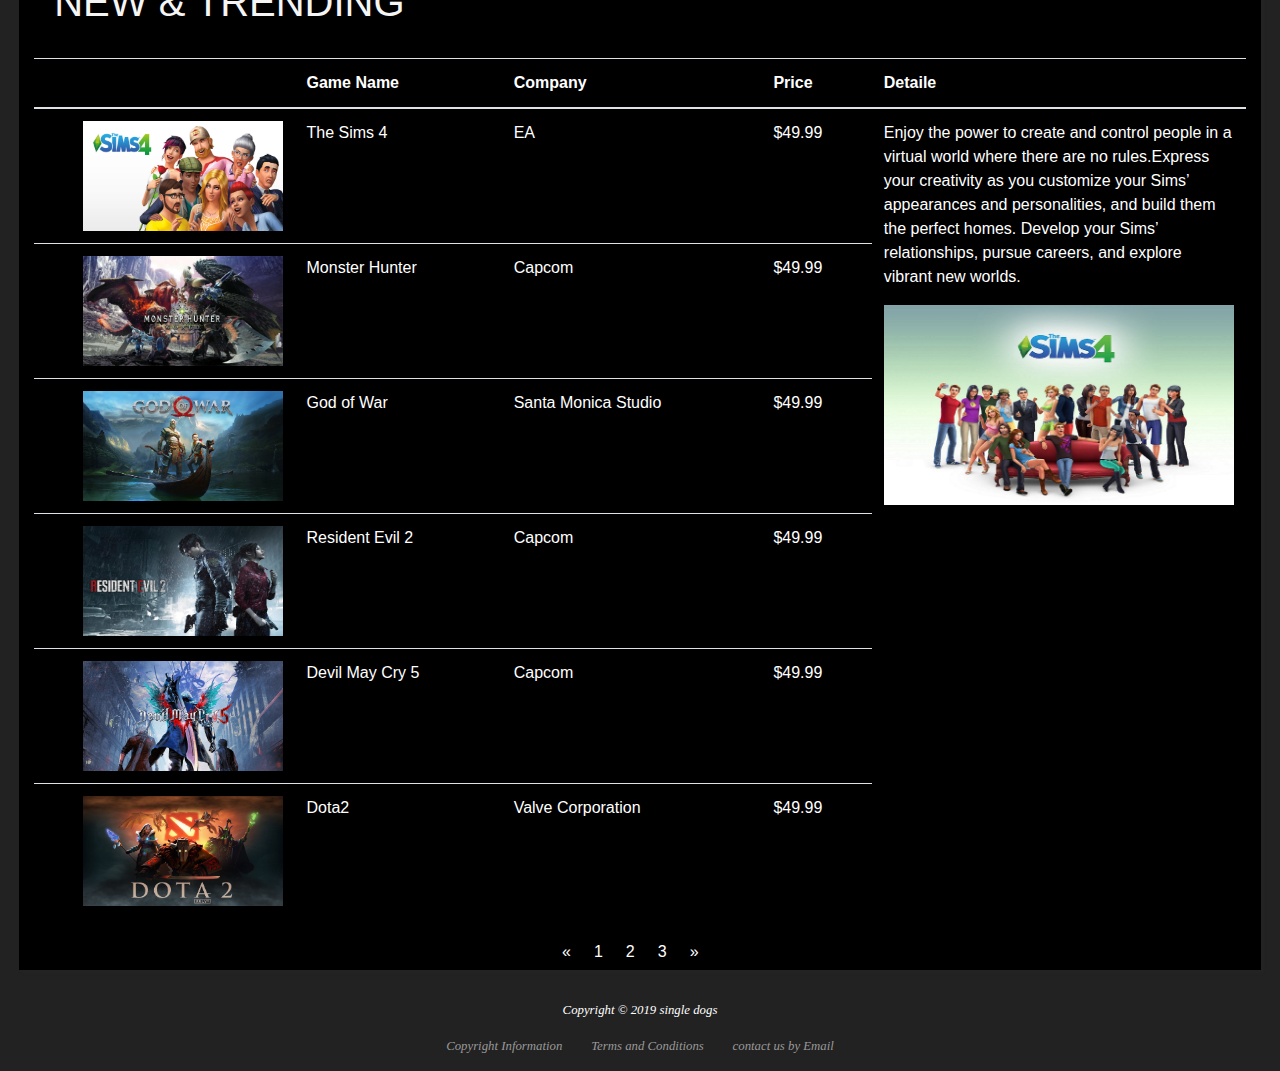
==== commit 37d95ff5: "222" ====
--- a/Index.html
+++ b/Index.html
@@ -28,7 +28,7 @@
               <a class="nav-link" href="#bestsell">Best Seller</a>
             </li>
             <li class="nav-item" style="padding:0 15px;">
-              <a class="nav-link" href="#gametable">New and Trending</a>
+              <a class="nav-link" href="#gametable">New & Trending</a>
             </li>       
           </ul>
         </div>
@@ -185,11 +185,12 @@
             </div>
     </div>
     <br>
-    <div class = "table-responsive" id = "gametable" style="padding-top:25px;">
-        <div class = "subtitle" id="newtrend">
-            <h1>NEW AND TRENDING</h1>
-        </div>
-        <table class="table" >
+    <div class = "table-responsive container-fluid" id = "gametable" style="padding-top:25px;">
+        <div class = "subtitle" id="newtrend" >
+            <h1>NEW & TRENDING</h1>
+        </div>
+        
+        <table class="table">
             <thead>
 
               <tr>
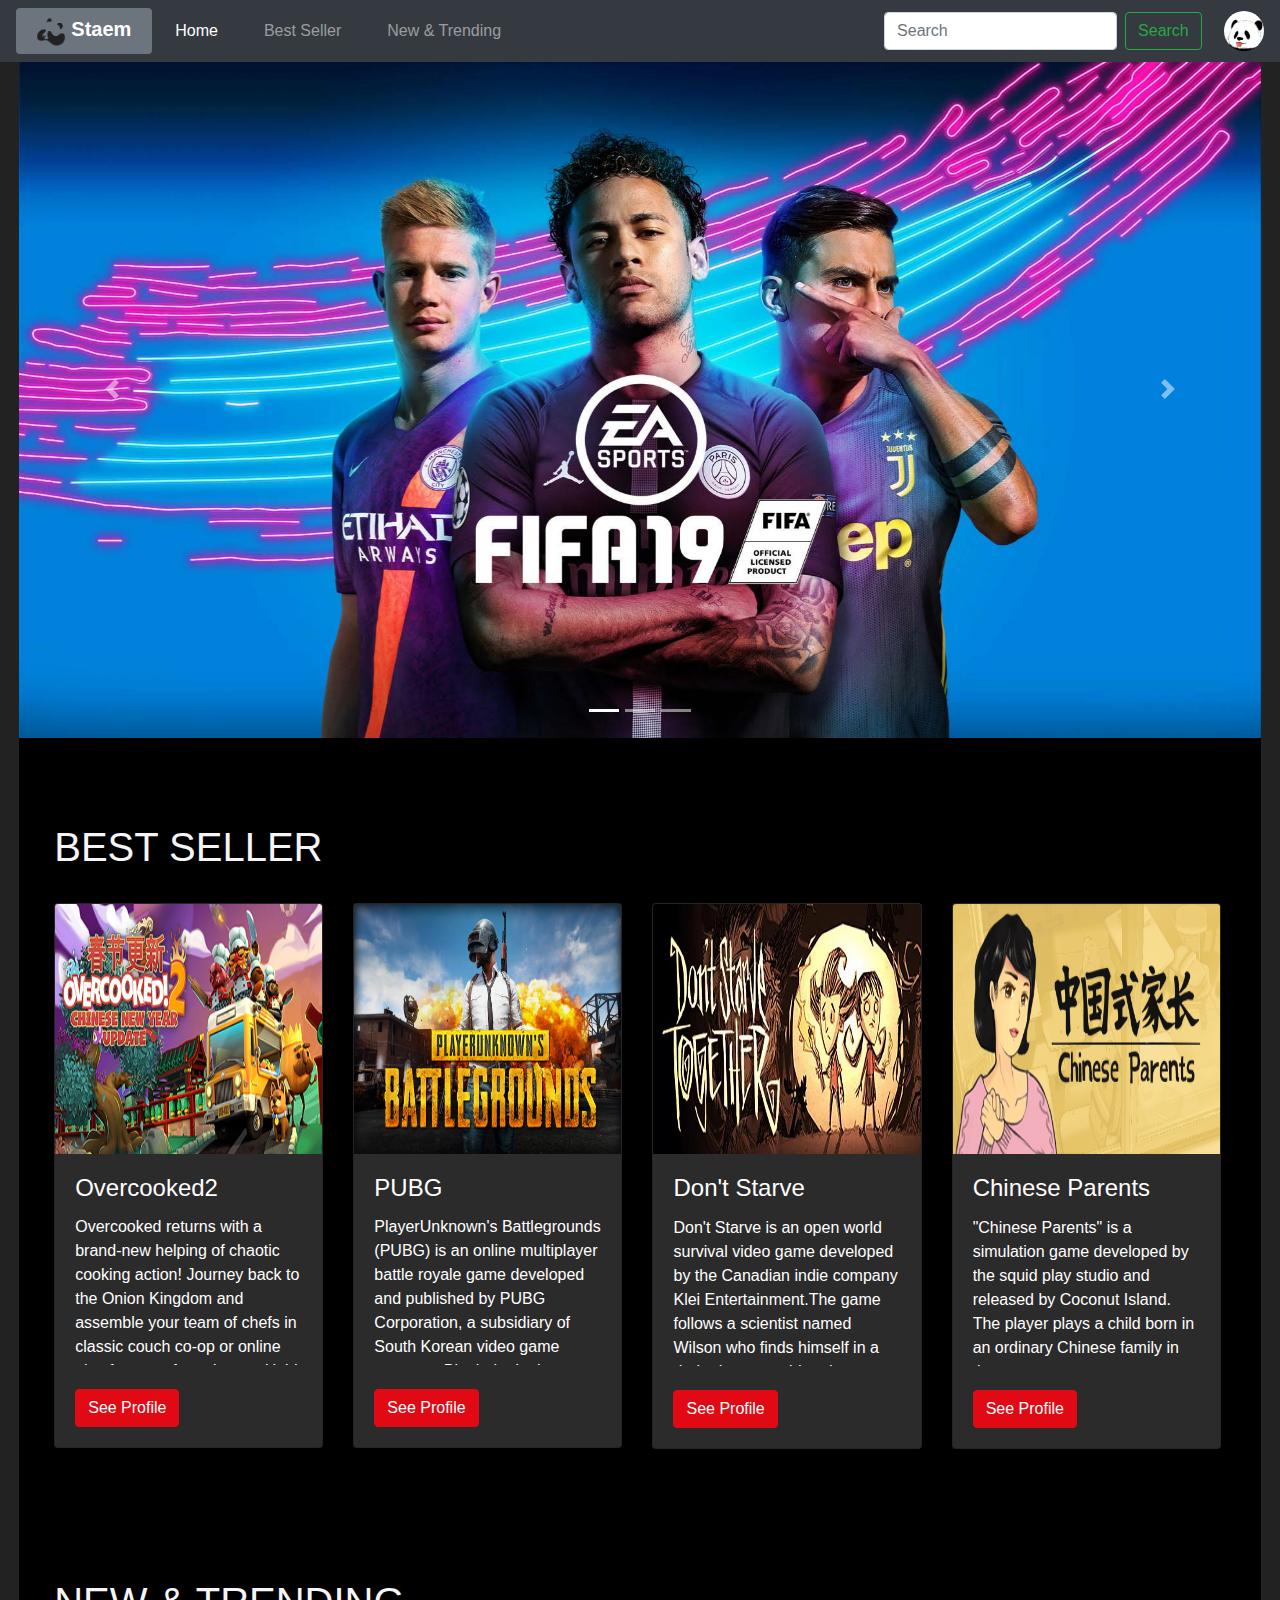
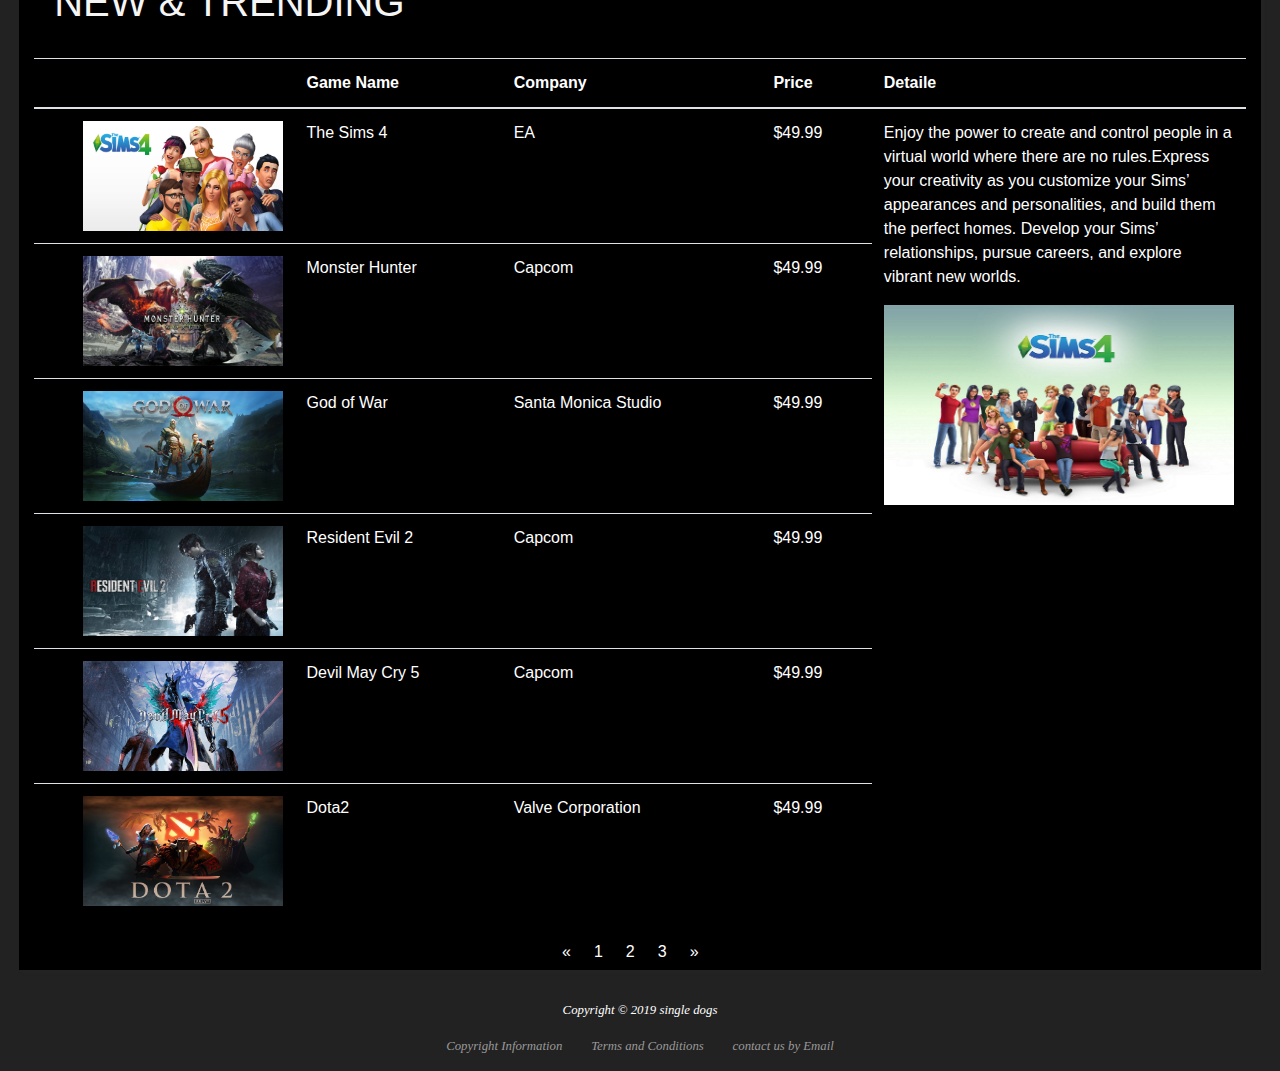
==== commit 288a8739: "add user" ====
--- a/Index.html
+++ b/Index.html
@@ -10,6 +10,18 @@
     <script src="https://maxcdn.bootstrapcdn.com/bootstrap/4.1.3/js/bootstrap.min.js"></script>
     <script src="script.js"></script>
     <link href="logo.ico" rel="icon" type="image/x-icon">
+
+    <style>
+      #log {
+        display: none; 
+        width: 400px; 
+        height: 400px; 
+        padding: 30px 40px; 
+        background-color: #F3F5F6; 
+        position: fixed; top: 70px;; 
+        right: 30px;
+        }
+    </style>
   </head>
   <body data-spy = "scroll" data-target = ".navbar" data-offset = "50"  >
     <div class="mycontainer">
@@ -33,11 +45,44 @@
           </ul>
         </div>
 
+        
+        <div id="log">
+        <form action="../control/logincheck.php" method="post">
+          <h3 >请登录</h3>
+          <div class="form-group">
+            <label for="username">用户名*</label>
+            <span id="user" class="error"> </span>
+            <input type="text" class="form-control" name="username"
+                id="username" placeholder="用户名" onblur='checkName()' required />
+          </div>
+          <div class="form-group">
+            <label for="password">密码*</label>
+            <span id="psword" class="error"> </span>
+            <input type="password" class="form-control"
+                name="password"
+                id="password" placeholder="密码" onblur='checkPassword()' required />
+          </div>
+          <div class="checkbox">
+            <label>
+              <span><input type="checkbox" value='true' style="width:15px;height:15px;" > 记住我</span>
+            </label>
+          </div>
+          <input type="submit" class="btn btn-primary login-button" value="登录" style="width:70px;height:40px;" />
+          <p class="text-success" ><a href="register.html">>>还没账号？去注册</a></p>
+        </form>
+        <div id="close" >
+          <span onclick="document.getElementById('log').style.display='none'">关闭</span>
+        </div>
+        </div>
+
         <form class="form-inline nav-right"  id = "search">
             <input class="form-control mr-sm-2" type="search" placeholder="Search" aria-label="Search">
             <button class="btn btn-outline-success my-2 my-sm-0" type="submit">Search</button>
         </form>
+        &nbsp; &nbsp; &nbsp; 
+        <img src="notblackandwhite.jpeg" width="40px" height="40px" onmousemove="login(this)" id = "login">
       </nav>
+
       <div id="carousel-example" class="carousel slide carousel-fade" data-ride="carousel" >
             <!--Indicators-->
         <ol class="carousel-indicators">
--- a/style.css
+++ b/style.css
@@ -83,6 +83,10 @@
     margin-top: 40px;
 }
 
+#login {
+    border-radius: 50%;
+}
+
 
 @media screen and (max-width: 1000px) {
     #search{
